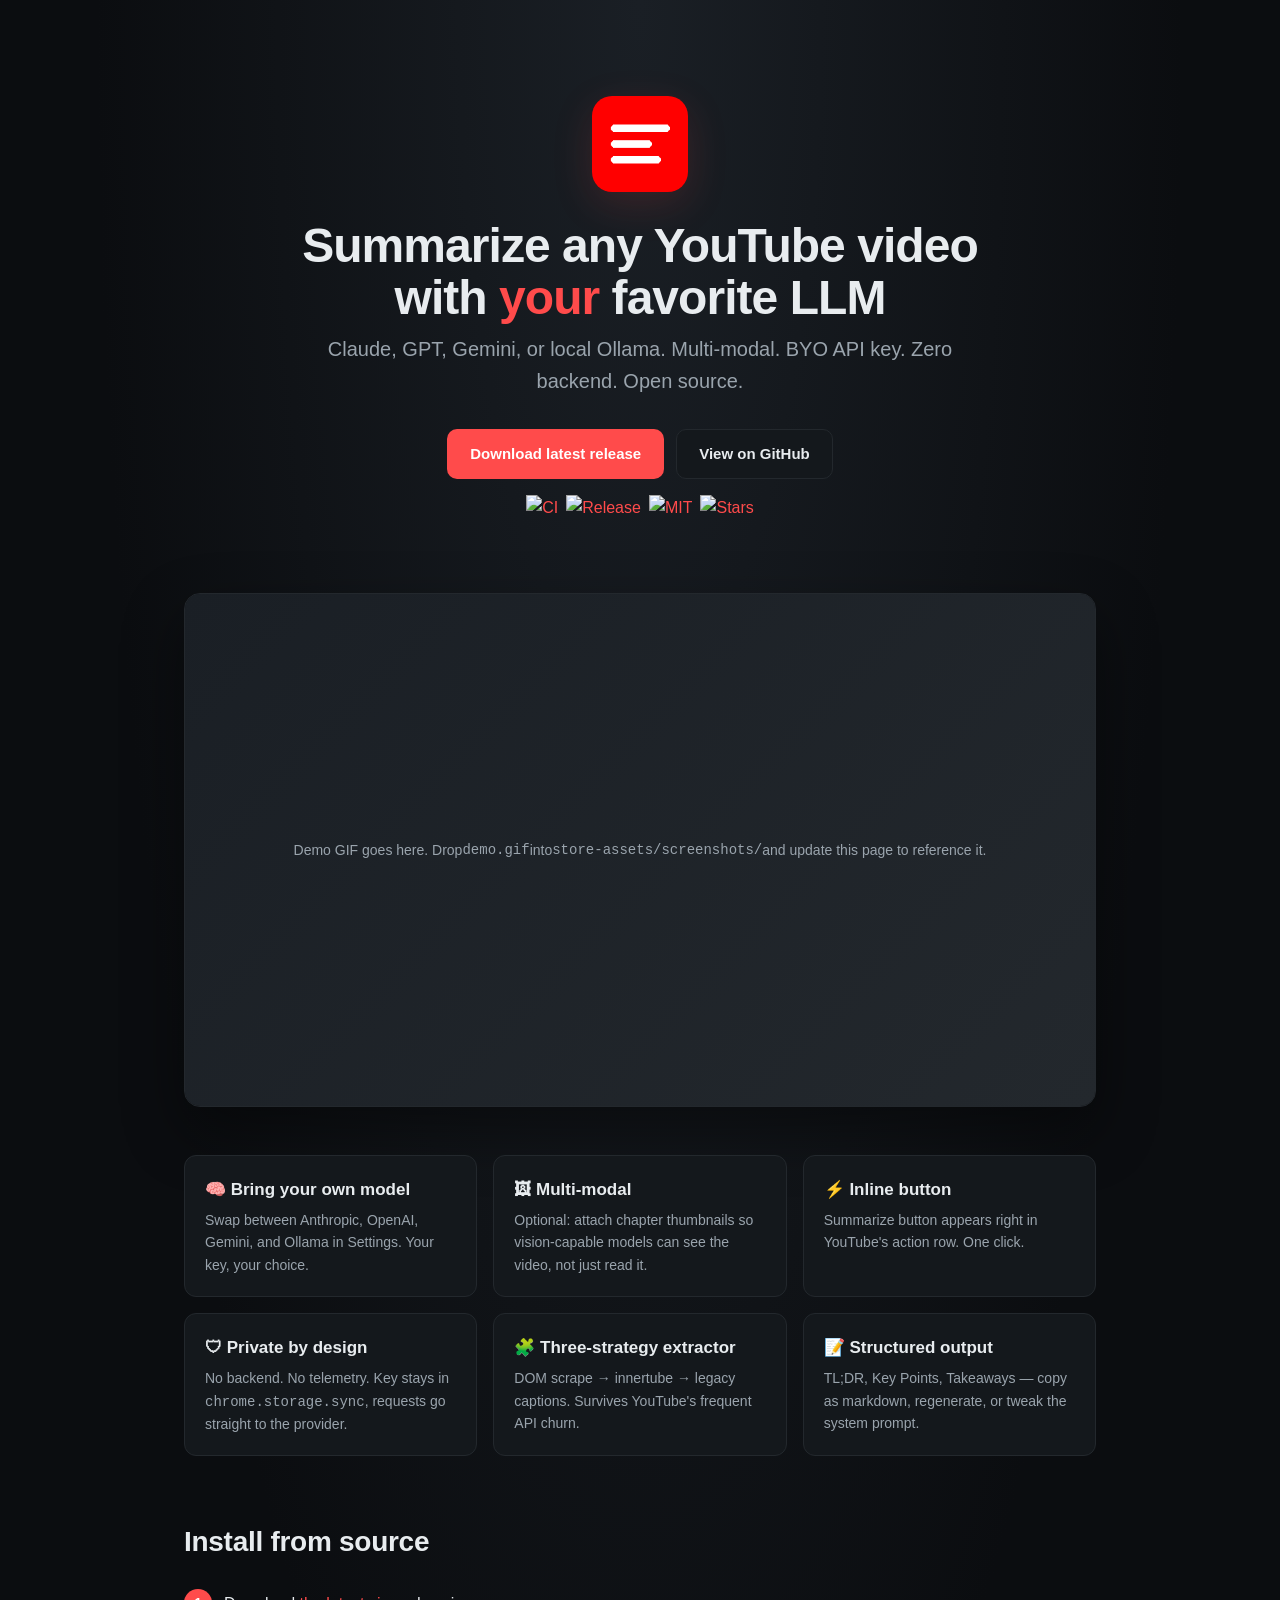
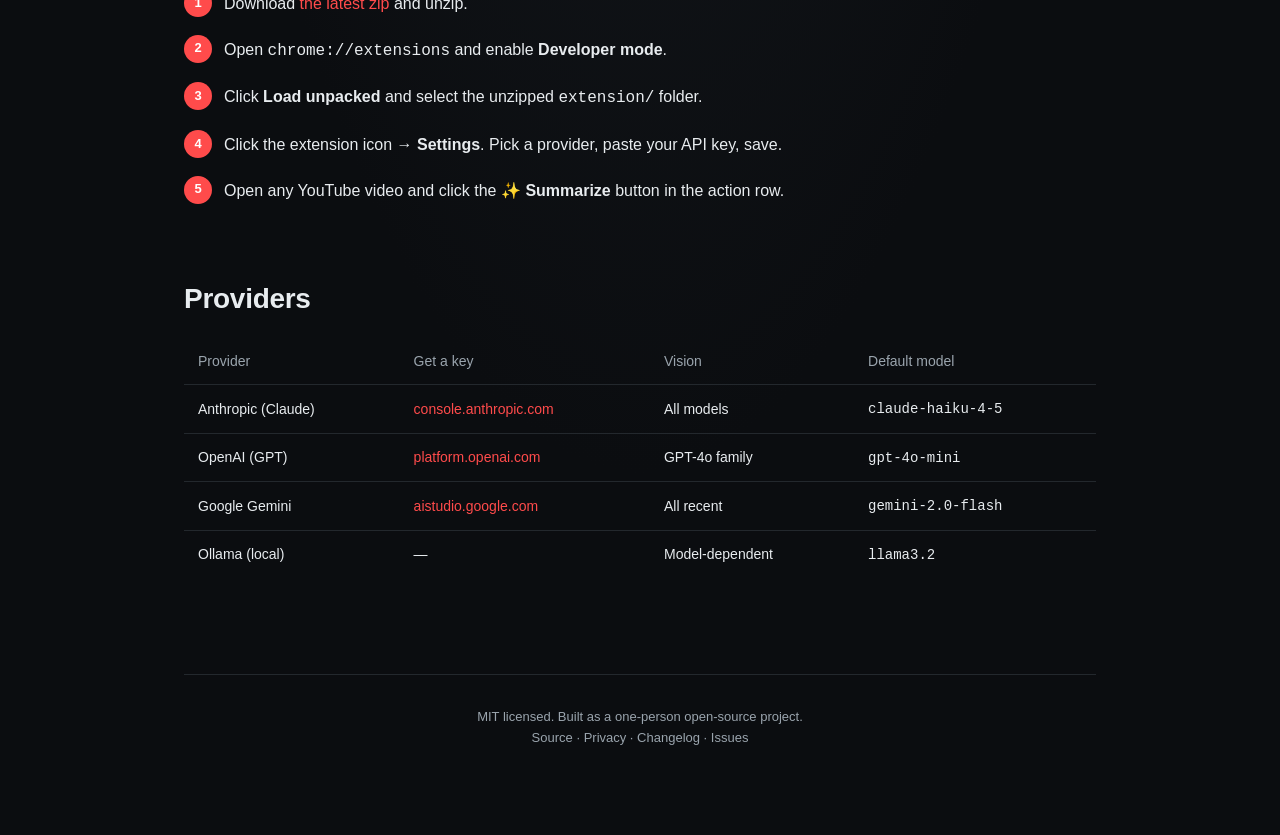
==== docs/index.html @ b864026d "Add CI, release automation, issue templates, CoC, GitHub Pages site - CI workflow: syntax-check all " ====
<!doctype html>
<html lang="en">
<head>
<meta charset="utf-8">
<title>Omni YouTube Summarizer — Summarize YouTube videos with Claude, GPT, Gemini, or Ollama</title>
<meta name="viewport" content="width=device-width, initial-scale=1">
<meta name="description" content="Chrome extension that summarizes YouTube videos with your choice of LLM — Claude, GPT, Gemini, or local Ollama. Multi-modal, BYO API key, zero backend.">
<meta property="og:title" content="Omni YouTube Summarizer">
<meta property="og:description" content="Summarize any YouTube video with Claude, GPT, Gemini, or local Ollama. Multi-modal. BYO key. Zero backend.">
<meta property="og:type" content="website">
<meta property="og:url" content="https://rupivbluegreen.github.io/omni-youtube-summarizer/">
<link rel="icon" type="image/png" href="../extension/icons/icon48.png">
<style>
  :root {
    --bg: #0b0d10;
    --fg: #e8ecef;
    --muted: #9aa4ad;
    --accent: #ff4b4b;
    --card: #14181c;
    --border: #23282d;
  }
  * { box-sizing: border-box; }
  html, body { margin: 0; padding: 0; }
  body {
    background: radial-gradient(ellipse at top, #1a1f25 0%, var(--bg) 60%);
    color: var(--fg);
    font: 16px/1.6 -apple-system, BlinkMacSystemFont, "Segoe UI", Roboto, Helvetica, Arial, sans-serif;
    min-height: 100vh;
  }
  a { color: var(--accent); text-decoration: none; }
  a:hover { text-decoration: underline; }
  .wrap { max-width: 960px; margin: 0 auto; padding: 48px 24px 96px; }
  header { text-align: center; padding: 48px 0 24px; }
  header img.logo { width: 96px; height: 96px; border-radius: 20px; box-shadow: 0 12px 40px rgba(255,75,75,0.15); }
  h1 { font-size: 48px; margin: 20px 0 8px; letter-spacing: -0.02em; line-height: 1.1; }
  h1 span.accent { color: var(--accent); }
  .tagline { font-size: 20px; color: var(--muted); margin: 0 auto 32px; max-width: 640px; }
  .cta-row { display: flex; gap: 12px; justify-content: center; flex-wrap: wrap; margin-bottom: 12px; }
  .btn {
    display: inline-block;
    padding: 12px 22px;
    border-radius: 10px;
    font-weight: 600;
    font-size: 15px;
    border: 1px solid var(--border);
    transition: transform 0.1s ease, background 0.15s ease;
  }
  .btn:hover { transform: translateY(-1px); text-decoration: none; }
  .btn.primary { background: var(--accent); color: #fff; border-color: transparent; }
  .btn.primary:hover { background: #ff6060; }
  .btn.ghost { background: var(--card); color: var(--fg); }
  .btn.ghost:hover { background: #1b2025; }
  .badges { display: flex; gap: 8px; justify-content: center; flex-wrap: wrap; margin: 16px 0 0; }
  .badges img { height: 20px; }
  .demo {
    margin: 48px 0;
    border-radius: 16px;
    overflow: hidden;
    border: 1px solid var(--border);
    box-shadow: 0 24px 60px rgba(0,0,0,0.45);
  }
  .demo img { display: block; width: 100%; height: auto; }
  .demo-placeholder {
    display: flex;
    align-items: center;
    justify-content: center;
    aspect-ratio: 16 / 9;
    background: linear-gradient(135deg, #1a1f25, #23282d);
    color: var(--muted);
    font-size: 14px;
    text-align: center;
    padding: 24px;
  }
  .grid {
    display: grid;
    grid-template-columns: repeat(auto-fit, minmax(240px, 1fr));
    gap: 16px;
    margin: 48px 0;
  }
  .card {
    background: var(--card);
    border: 1px solid var(--border);
    border-radius: 12px;
    padding: 20px;
  }
  .card h3 { margin: 0 0 6px; font-size: 17px; }
  .card p { margin: 0; color: var(--muted); font-size: 14px; }
  .section-h { font-size: 28px; margin: 64px 0 16px; letter-spacing: -0.01em; }
  .providers {
    width: 100%;
    border-collapse: collapse;
    margin-top: 16px;
    font-size: 14px;
  }
  .providers th, .providers td {
    text-align: left;
    padding: 12px 14px;
    border-bottom: 1px solid var(--border);
  }
  .providers th { color: var(--muted); font-weight: 500; }
  .providers tr:last-child td { border-bottom: none; }
  ol.steps { counter-reset: s; list-style: none; padding: 0; }
  ol.steps li { counter-increment: s; padding: 10px 0 10px 40px; position: relative; color: var(--fg); }
  ol.steps li::before {
    content: counter(s);
    position: absolute; left: 0; top: 8px;
    width: 28px; height: 28px;
    border-radius: 50%;
    background: var(--accent); color: #fff;
    display: inline-flex; align-items: center; justify-content: center;
    font-weight: 600; font-size: 13px;
  }
  footer {
    margin-top: 96px;
    padding-top: 32px;
    border-top: 1px solid var(--border);
    color: var(--muted);
    font-size: 13px;
    text-align: center;
  }
  footer a { color: var(--muted); }
  footer a:hover { color: var(--fg); }
</style>
</head>
<body>
<div class="wrap">
  <header>
    <img class="logo" src="../extension/icons/icon128.png" alt="">
    <h1>Summarize any YouTube video<br>with <span class="accent">your</span> favorite LLM</h1>
    <p class="tagline">Claude, GPT, Gemini, or local Ollama. Multi-modal. BYO API key. Zero backend. Open source.</p>
    <div class="cta-row">
      <a class="btn primary" href="https://github.com/rupivbluegreen/omni-youtube-summarizer/releases/latest">Download latest release</a>
      <a class="btn ghost" href="https://github.com/rupivbluegreen/omni-youtube-summarizer">View on GitHub</a>
    </div>
    <div class="badges">
      <a href="https://github.com/rupivbluegreen/omni-youtube-summarizer/actions/workflows/ci.yml"><img src="https://github.com/rupivbluegreen/omni-youtube-summarizer/actions/workflows/ci.yml/badge.svg" alt="CI"></a>
      <a href="https://github.com/rupivbluegreen/omni-youtube-summarizer/releases/latest"><img src="https://img.shields.io/github/v/release/rupivbluegreen/omni-youtube-summarizer?sort=semver" alt="Release"></a>
      <a href="https://github.com/rupivbluegreen/omni-youtube-summarizer/blob/main/LICENSE"><img src="https://img.shields.io/badge/License-MIT-yellow.svg" alt="MIT"></a>
      <a href="https://github.com/rupivbluegreen/omni-youtube-summarizer/stargazers"><img src="https://img.shields.io/github/stars/rupivbluegreen/omni-youtube-summarizer?style=social" alt="Stars"></a>
    </div>
  </header>

  <div class="demo">
    <div class="demo-placeholder">
      Demo GIF goes here. Drop <code>demo.gif</code> into <code>store-assets/screenshots/</code> and update this page to reference it.
    </div>
  </div>

  <div class="grid">
    <div class="card"><h3>🧠 Bring your own model</h3><p>Swap between Anthropic, OpenAI, Gemini, and Ollama in Settings. Your key, your choice.</p></div>
    <div class="card"><h3>🖼 Multi-modal</h3><p>Optional: attach chapter thumbnails so vision-capable models can see the video, not just read it.</p></div>
    <div class="card"><h3>⚡ Inline button</h3><p>Summarize button appears right in YouTube's action row. One click.</p></div>
    <div class="card"><h3>🛡 Private by design</h3><p>No backend. No telemetry. Key stays in <code>chrome.storage.sync</code>, requests go straight to the provider.</p></div>
    <div class="card"><h3>🧩 Three-strategy extractor</h3><p>DOM scrape → innertube → legacy captions. Survives YouTube's frequent API churn.</p></div>
    <div class="card"><h3>📝 Structured output</h3><p>TL;DR, Key Points, Takeaways — copy as markdown, regenerate, or tweak the system prompt.</p></div>
  </div>

  <h2 class="section-h">Install from source</h2>
  <ol class="steps">
    <li>Download <a href="https://github.com/rupivbluegreen/omni-youtube-summarizer/releases/latest">the latest zip</a> and unzip.</li>
    <li>Open <code>chrome://extensions</code> and enable <strong>Developer mode</strong>.</li>
    <li>Click <strong>Load unpacked</strong> and select the unzipped <code>extension/</code> folder.</li>
    <li>Click the extension icon → <strong>Settings</strong>. Pick a provider, paste your API key, save.</li>
    <li>Open any YouTube video and click the ✨ <strong>Summarize</strong> button in the action row.</li>
  </ol>

  <h2 class="section-h">Providers</h2>
  <table class="providers">
    <thead><tr><th>Provider</th><th>Get a key</th><th>Vision</th><th>Default model</th></tr></thead>
    <tbody>
      <tr><td>Anthropic (Claude)</td><td><a href="https://console.anthropic.com/settings/keys">console.anthropic.com</a></td><td>All models</td><td><code>claude-haiku-4-5</code></td></tr>
      <tr><td>OpenAI (GPT)</td><td><a href="https://platform.openai.com/api-keys">platform.openai.com</a></td><td>GPT-4o family</td><td><code>gpt-4o-mini</code></td></tr>
      <tr><td>Google Gemini</td><td><a href="https://aistudio.google.com/apikey">aistudio.google.com</a></td><td>All recent</td><td><code>gemini-2.0-flash</code></td></tr>
      <tr><td>Ollama (local)</td><td>—</td><td>Model-dependent</td><td><code>llama3.2</code></td></tr>
    </tbody>
  </table>

  <footer>
    MIT licensed. Built as a one-person open-source project.<br>
    <a href="https://github.com/rupivbluegreen/omni-youtube-summarizer">Source</a> ·
    <a href="https://github.com/rupivbluegreen/omni-youtube-summarizer/blob/main/PRIVACY.md">Privacy</a> ·
    <a href="https://github.com/rupivbluegreen/omni-youtube-summarizer/blob/main/CHANGELOG.md">Changelog</a> ·
    <a href="https://github.com/rupivbluegreen/omni-youtube-summarizer/issues">Issues</a>
  </footer>
</div>
</body>
</html>
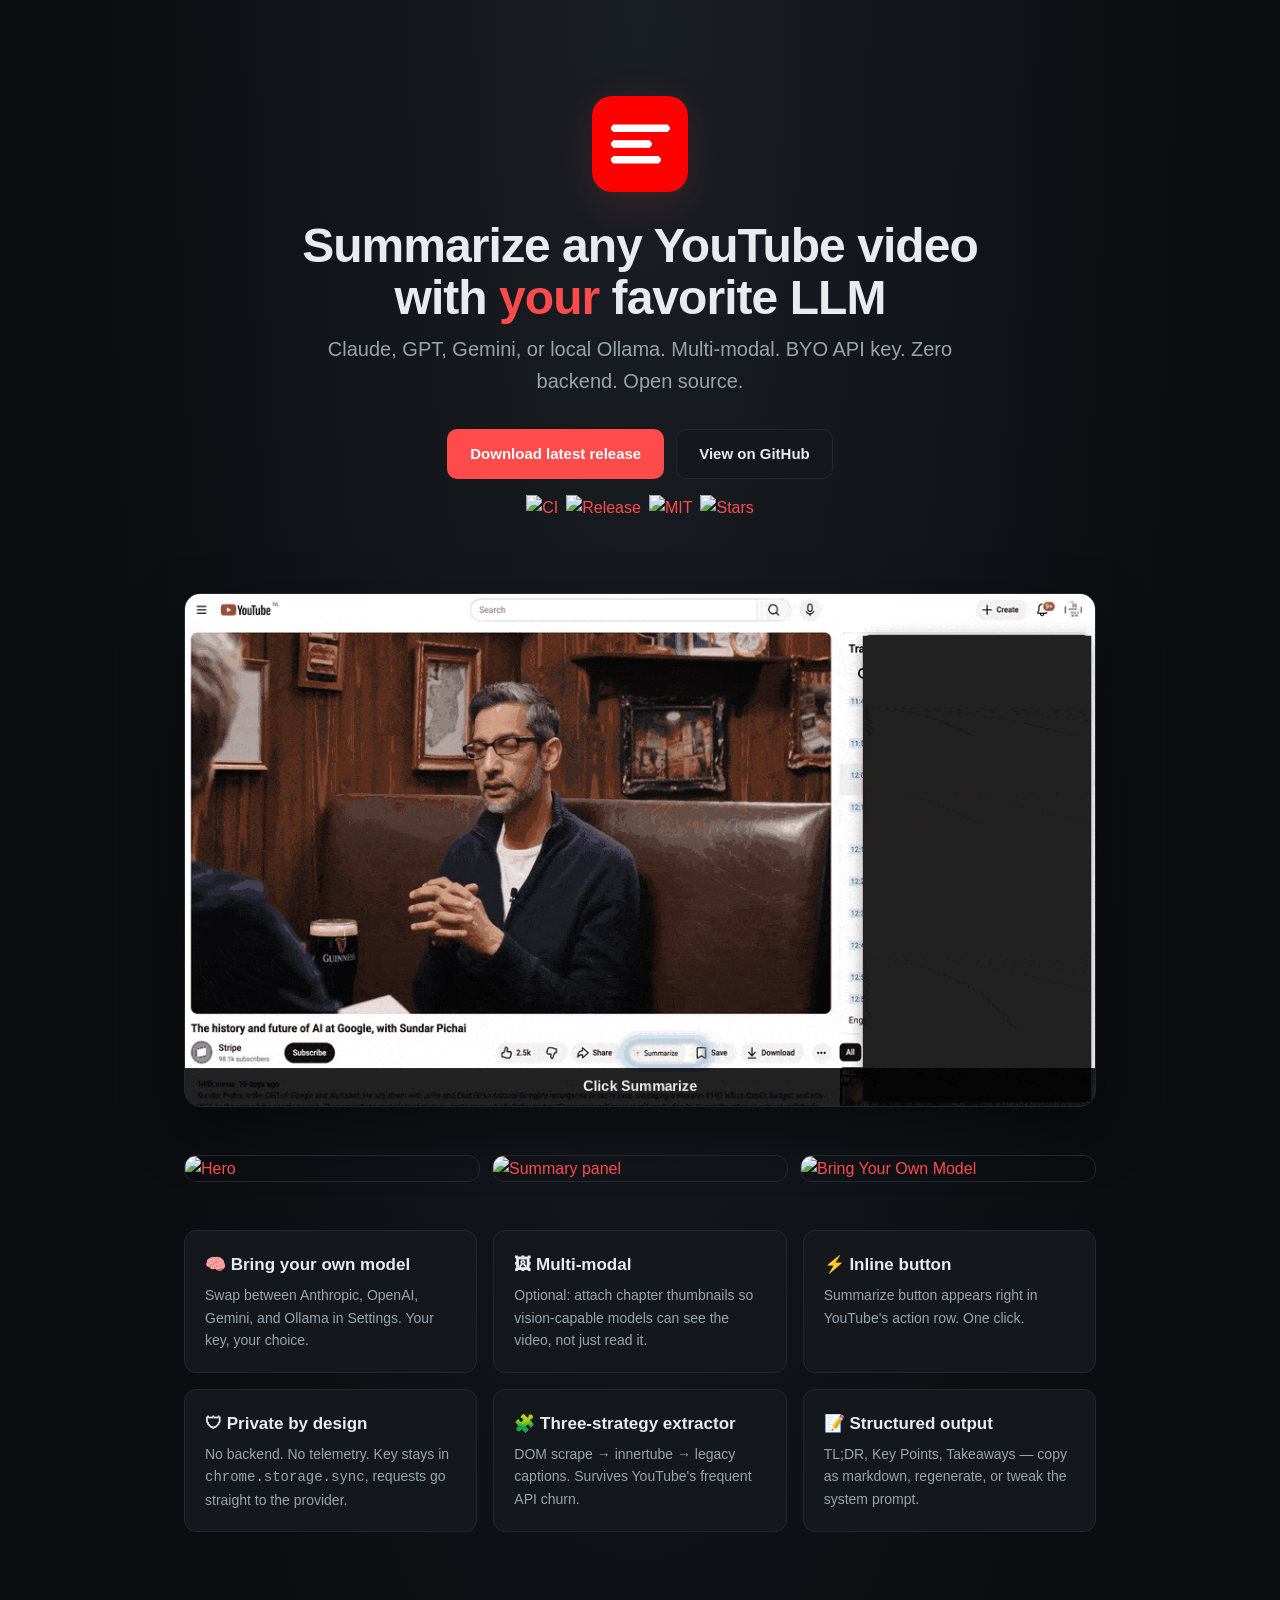
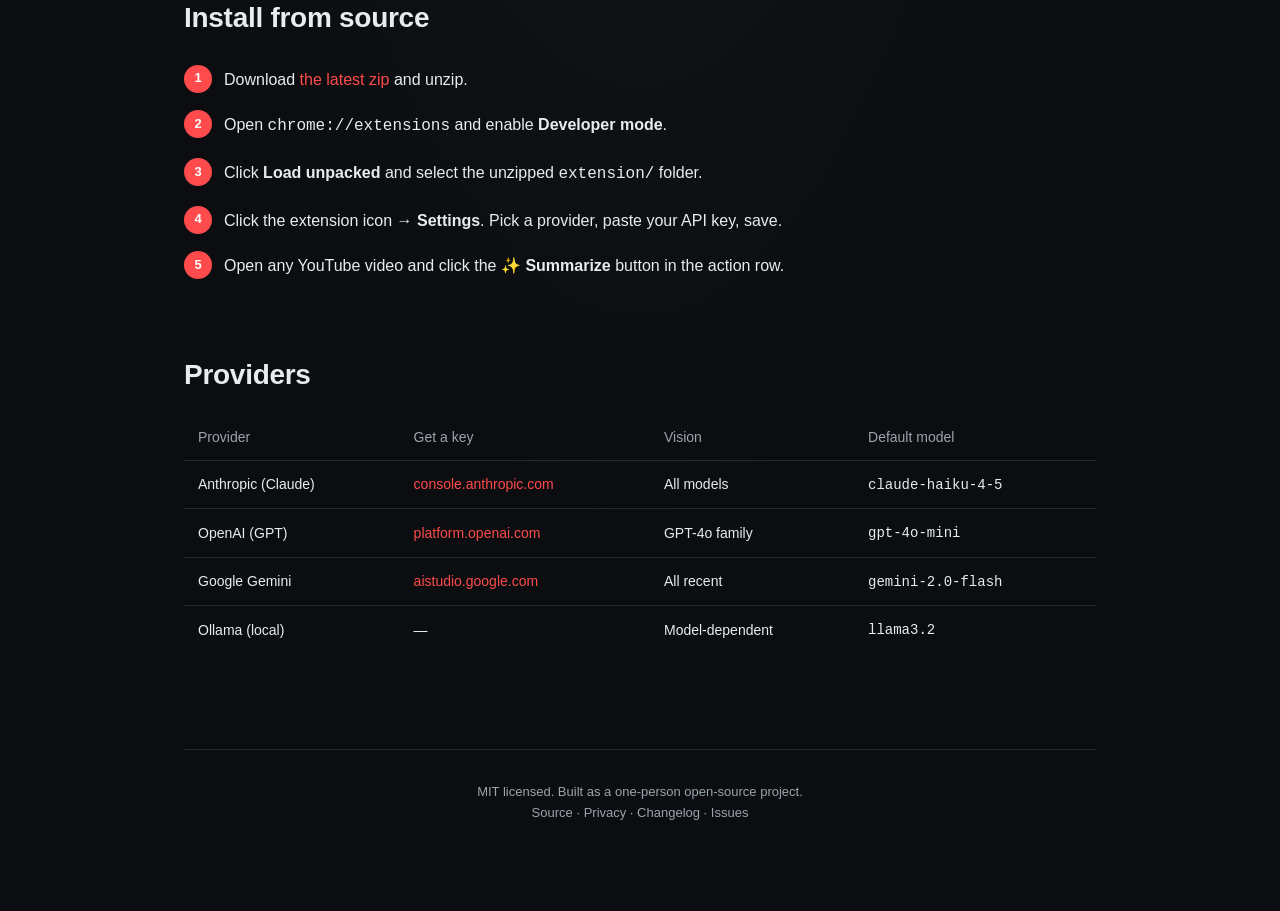
==== commit 8509d64f: "Wire up demo.gif and screenshots into README, Pages site, and store listing - README: add Screenshot" ====
--- a/docs/index.html
+++ b/docs/index.html
@@ -9,7 +9,7 @@
 <meta property="og:description" content="Summarize any YouTube video with Claude, GPT, Gemini, or local Ollama. Multi-modal. BYO key. Zero backend.">
 <meta property="og:type" content="website">
 <meta property="og:url" content="https://rupivbluegreen.github.io/omni-youtube-summarizer/">
-<link rel="icon" type="image/png" href="../extension/icons/icon48.png">
+<link rel="icon" type="image/png" href="icon48.png">
 <style>
   :root {
     --bg: #0b0d10;
@@ -60,17 +60,24 @@
     box-shadow: 0 24px 60px rgba(0,0,0,0.45);
   }
   .demo img { display: block; width: 100%; height: auto; }
-  .demo-placeholder {
-    display: flex;
-    align-items: center;
-    justify-content: center;
-    aspect-ratio: 16 / 9;
-    background: linear-gradient(135deg, #1a1f25, #23282d);
-    color: var(--muted);
-    font-size: 14px;
-    text-align: center;
-    padding: 24px;
-  }
+  .shots {
+    display: grid;
+    grid-template-columns: repeat(auto-fit, minmax(280px, 1fr));
+    gap: 12px;
+    margin: 24px 0 48px;
+  }
+  .shots a {
+    display: block;
+    border-radius: 12px;
+    overflow: hidden;
+    border: 1px solid var(--border);
+    transition: transform 0.15s ease, border-color 0.15s ease;
+  }
+  .shots a:hover {
+    transform: translateY(-2px);
+    border-color: var(--accent);
+  }
+  .shots img { display: block; width: 100%; height: auto; }
   .grid {
     display: grid;
     grid-template-columns: repeat(auto-fit, minmax(240px, 1fr));
@@ -125,7 +132,7 @@
 <body>
 <div class="wrap">
   <header>
-    <img class="logo" src="../extension/icons/icon128.png" alt="">
+    <img class="logo" src="icon128.png" alt="">
     <h1>Summarize any YouTube video<br>with <span class="accent">your</span> favorite LLM</h1>
     <p class="tagline">Claude, GPT, Gemini, or local Ollama. Multi-modal. BYO API key. Zero backend. Open source.</p>
     <div class="cta-row">
@@ -141,9 +148,19 @@
   </header>
 
   <div class="demo">
-    <div class="demo-placeholder">
-      Demo GIF goes here. Drop <code>demo.gif</code> into <code>store-assets/screenshots/</code> and update this page to reference it.
-    </div>
+    <img src="demo.gif" alt="Omni YouTube Summarizer in action" loading="lazy">
+  </div>
+
+  <div class="shots">
+    <a href="https://raw.githubusercontent.com/rupivbluegreen/omni-youtube-summarizer/main/store-assets/screenshots/screenshot-1-hero.png" target="_blank">
+      <img src="https://raw.githubusercontent.com/rupivbluegreen/omni-youtube-summarizer/main/store-assets/screenshots/screenshot-1-hero.png" alt="Hero" loading="lazy">
+    </a>
+    <a href="https://raw.githubusercontent.com/rupivbluegreen/omni-youtube-summarizer/main/store-assets/screenshots/screenshot-2-summary.png" target="_blank">
+      <img src="https://raw.githubusercontent.com/rupivbluegreen/omni-youtube-summarizer/main/store-assets/screenshots/screenshot-2-summary.png" alt="Summary panel" loading="lazy">
+    </a>
+    <a href="https://raw.githubusercontent.com/rupivbluegreen/omni-youtube-summarizer/main/store-assets/screenshots/screenshot-3-byom.png" target="_blank">
+      <img src="https://raw.githubusercontent.com/rupivbluegreen/omni-youtube-summarizer/main/store-assets/screenshots/screenshot-3-byom.png" alt="Bring Your Own Model" loading="lazy">
+    </a>
   </div>
 
   <div class="grid">
